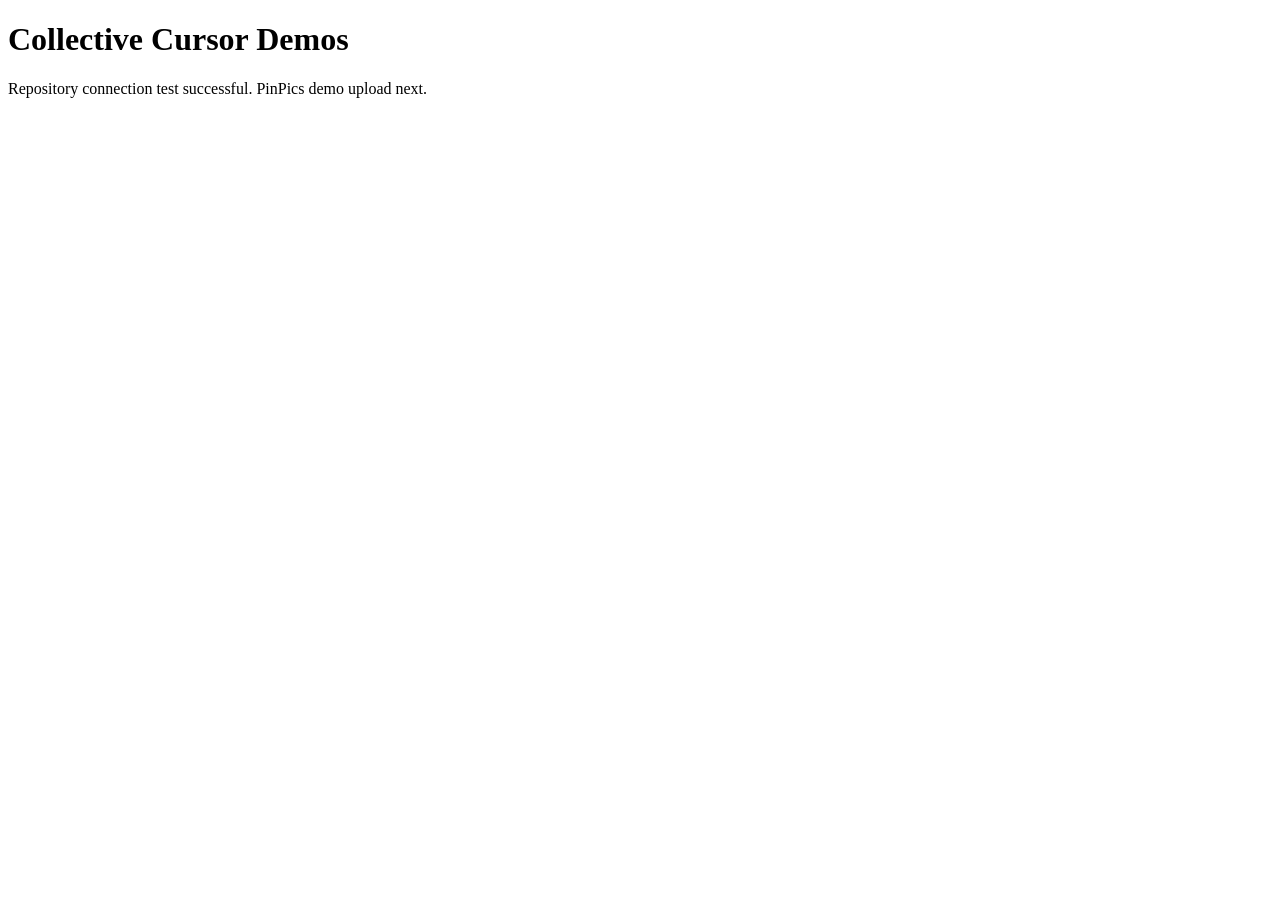
==== index.html @ 1ab231a6 "Initialize CCDemos site" ====
<!doctype html><html><head><meta charset="utf-8"><title>Collective Cursor Demos</title></head><body><h1>Collective Cursor Demos</h1><p>Repository connection test successful. PinPics demo upload next.</p></body></html>
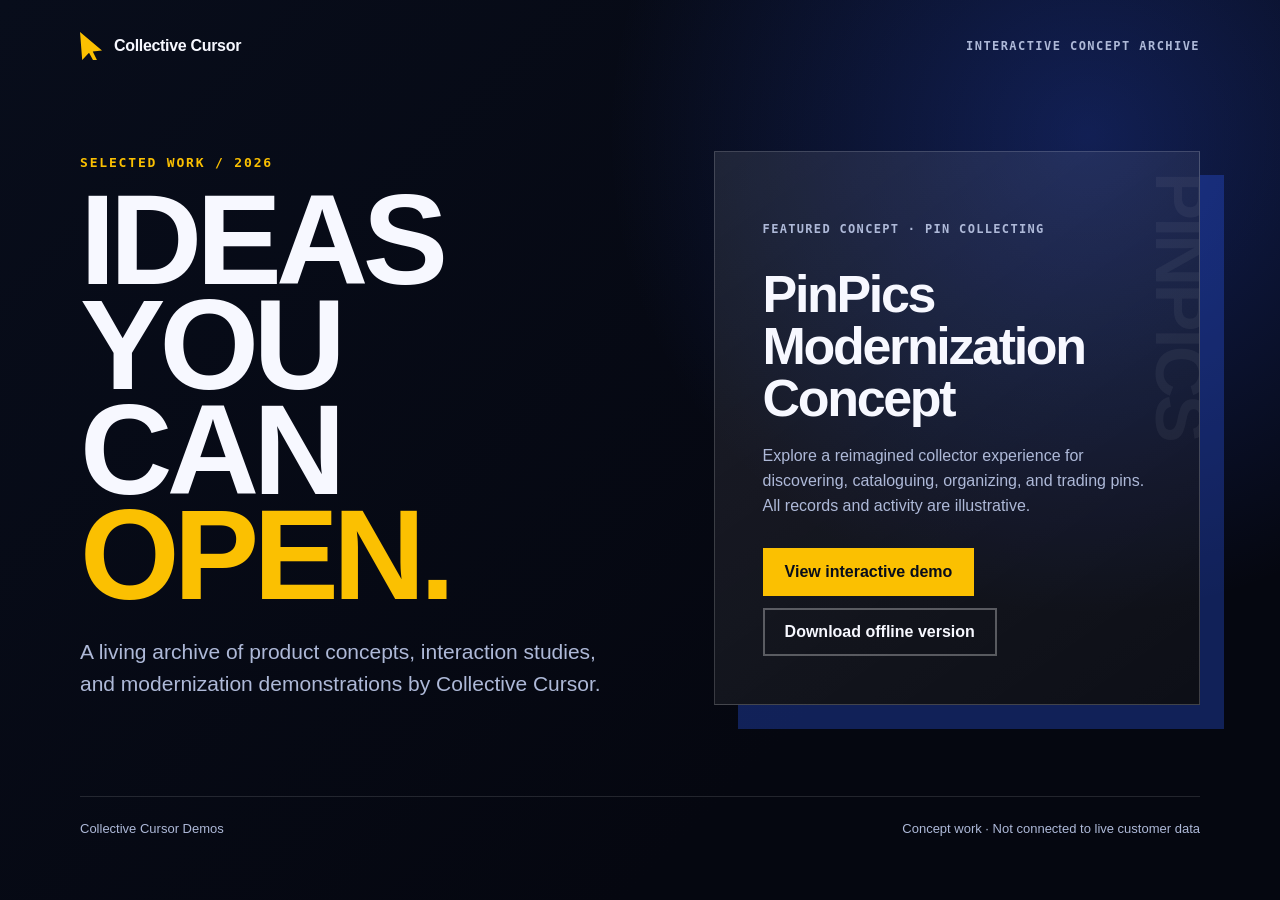
==== commit 467afa0d: "feat: publish PinPics modernization demo" ====
--- a/index.html
+++ b/index.html
@@ -1 +1,67 @@
-<!doctype html><html><head><meta charset="utf-8"><title>Collective Cursor Demos</title></head><body><h1>Collective Cursor Demos</h1><p>Repository connection test successful. PinPics demo upload next.</p></body></html>+<!doctype html>
+<html lang="en">
+<head>
+  <meta charset="utf-8">
+  <meta name="viewport" content="width=device-width, initial-scale=1">
+  <meta name="description" content="Interactive product concepts by Collective Cursor.">
+  <meta property="og:type" content="website">
+  <meta property="og:title" content="Collective Cursor Demos">
+  <meta property="og:description" content="Selected interactive product concepts by Collective Cursor.">
+  <meta property="og:url" content="https://collectivecursor.github.io/CCDemos/">
+  <title>Collective Cursor Demos</title>
+  <style>
+    :root { color-scheme: dark; --ink: #080d1b; --paper: #f7f8ff; --muted: #aeb9d8; --blue: #315cff; --gold: #fbc001; }
+    * { box-sizing: border-box; }
+    body { margin: 0; min-height: 100vh; color: var(--paper); background: radial-gradient(circle at 85% 15%, rgb(49 92 255 / 28%), transparent 30rem), linear-gradient(135deg, var(--ink), #050710 70%); font-family: "Avenir Next", Avenir, "Segoe UI", sans-serif; }
+    main { width: min(1120px, calc(100% - 40px)); min-height: 100vh; margin: auto; padding: 32px 0 64px; display: grid; grid-template-rows: auto 1fr auto; gap: 56px; }
+    header { display: flex; align-items: center; justify-content: space-between; gap: 24px; }
+    .brand { display: inline-flex; align-items: center; gap: 12px; color: inherit; text-decoration: none; font-weight: 800; letter-spacing: -.02em; }
+    .cursor-mark { width: 22px; height: 28px; background: var(--gold); clip-path: polygon(0 0, 100% 66%, 58% 70%, 77% 100%, 59% 100%, 41% 74%, 10% 100%); filter: drop-shadow(5px 5px 0 var(--blue)); }
+    .status, .eyebrow, .card-label { font-family: ui-monospace, SFMono-Regular, Menlo, monospace; font-weight: 700; text-transform: uppercase; }
+    .status { color: var(--muted); font-size: 12px; letter-spacing: .12em; }
+    .showcase { align-self: center; display: grid; grid-template-columns: minmax(0, 1.05fr) minmax(320px, .95fr); gap: clamp(36px, 8vw, 96px); align-items: center; }
+    .eyebrow { margin: 0 0 18px; color: var(--gold); font-size: 13px; letter-spacing: .14em; }
+    h1 { max-width: 720px; margin: 0; font-family: Impact, Haettenschweiler, "Arial Narrow Bold", sans-serif; font-size: clamp(58px, 10vw, 132px); font-weight: 900; line-height: .82; letter-spacing: -.045em; text-transform: uppercase; }
+    h1 span { color: var(--gold); }
+    .intro { max-width: 560px; margin: 28px 0 0; color: var(--muted); font-size: clamp(17px, 2vw, 21px); line-height: 1.55; }
+    .demo-card { position: relative; padding: clamp(28px, 5vw, 48px); overflow: hidden; color: var(--paper); background: linear-gradient(145deg, rgb(255 255 255 / 9%), rgb(255 255 255 / 3%)); border: 1px solid rgb(255 255 255 / 18%); box-shadow: 24px 24px 0 rgb(49 92 255 / 30%); }
+    .demo-card::before { content: "PINPICS"; position: absolute; right: -18px; top: 20px; color: rgb(255 255 255 / 5%); font: 900 72px/1 Impact, sans-serif; letter-spacing: -.04em; transform: rotate(90deg) translateX(100%); transform-origin: top right; pointer-events: none; }
+    .card-label { margin: 0 0 48px; color: var(--muted); font-size: 12px; letter-spacing: .11em; }
+    .demo-card h2 { max-width: 420px; margin: 0; font-size: clamp(30px, 5vw, 52px); line-height: 1; letter-spacing: -.045em; }
+    .demo-card p { max-width: 430px; margin: 20px 0 30px; color: var(--muted); line-height: 1.55; }
+    .actions { display: flex; flex-wrap: wrap; gap: 12px; }
+    .button { display: inline-flex; min-height: 48px; padding: 0 20px; align-items: center; justify-content: center; border: 2px solid var(--gold); color: var(--ink); background: var(--gold); text-decoration: none; font-weight: 800; transition: transform 160ms ease, box-shadow 160ms ease; }
+    .button.secondary { color: var(--paper); background: transparent; border-color: rgb(255 255 255 / 30%); }
+    .button:hover { transform: translate(-3px, -3px); box-shadow: 6px 6px 0 var(--blue); }
+    .button:focus-visible { outline: 3px solid var(--paper); outline-offset: 4px; }
+    footer { display: flex; justify-content: space-between; gap: 24px; padding-top: 24px; color: var(--muted); border-top: 1px solid rgb(255 255 255 / 12%); font-size: 13px; }
+    @media (max-width: 760px) { main { gap: 40px; } .showcase { grid-template-columns: 1fr; } .demo-card { box-shadow: 12px 12px 0 rgb(49 92 255 / 30%); } footer { flex-direction: column; } .status { display: none; } }
+    @media (prefers-reduced-motion: reduce) { .button { transition: none; } }
+  </style>
+</head>
+<body>
+  <main>
+    <header>
+      <a class="brand" href="./" aria-label="Collective Cursor Demos home"><span class="cursor-mark" aria-hidden="true"></span>Collective Cursor</a>
+      <span class="status">Interactive concept archive</span>
+    </header>
+    <section class="showcase" aria-labelledby="page-title">
+      <div>
+        <p class="eyebrow">Selected work / 2026</p>
+        <h1 id="page-title">Ideas you can <span>open.</span></h1>
+        <p class="intro">A living archive of product concepts, interaction studies, and modernization demonstrations by Collective Cursor.</p>
+      </div>
+      <article class="demo-card">
+        <p class="card-label">Featured concept · Pin collecting</p>
+        <h2>PinPics Modernization Concept</h2>
+        <p>Explore a reimagined collector experience for discovering, cataloguing, organizing, and trading pins. All records and activity are illustrative.</p>
+        <div class="actions">
+          <a class="button" href="./pinpics/">View interactive demo</a>
+          <a class="button secondary" href="./pinpics/standalone.html" download>Download offline version</a>
+        </div>
+      </article>
+    </section>
+    <footer><span>Collective Cursor Demos</span><span>Concept work · Not connected to live customer data</span></footer>
+  </main>
+</body>
+</html>
